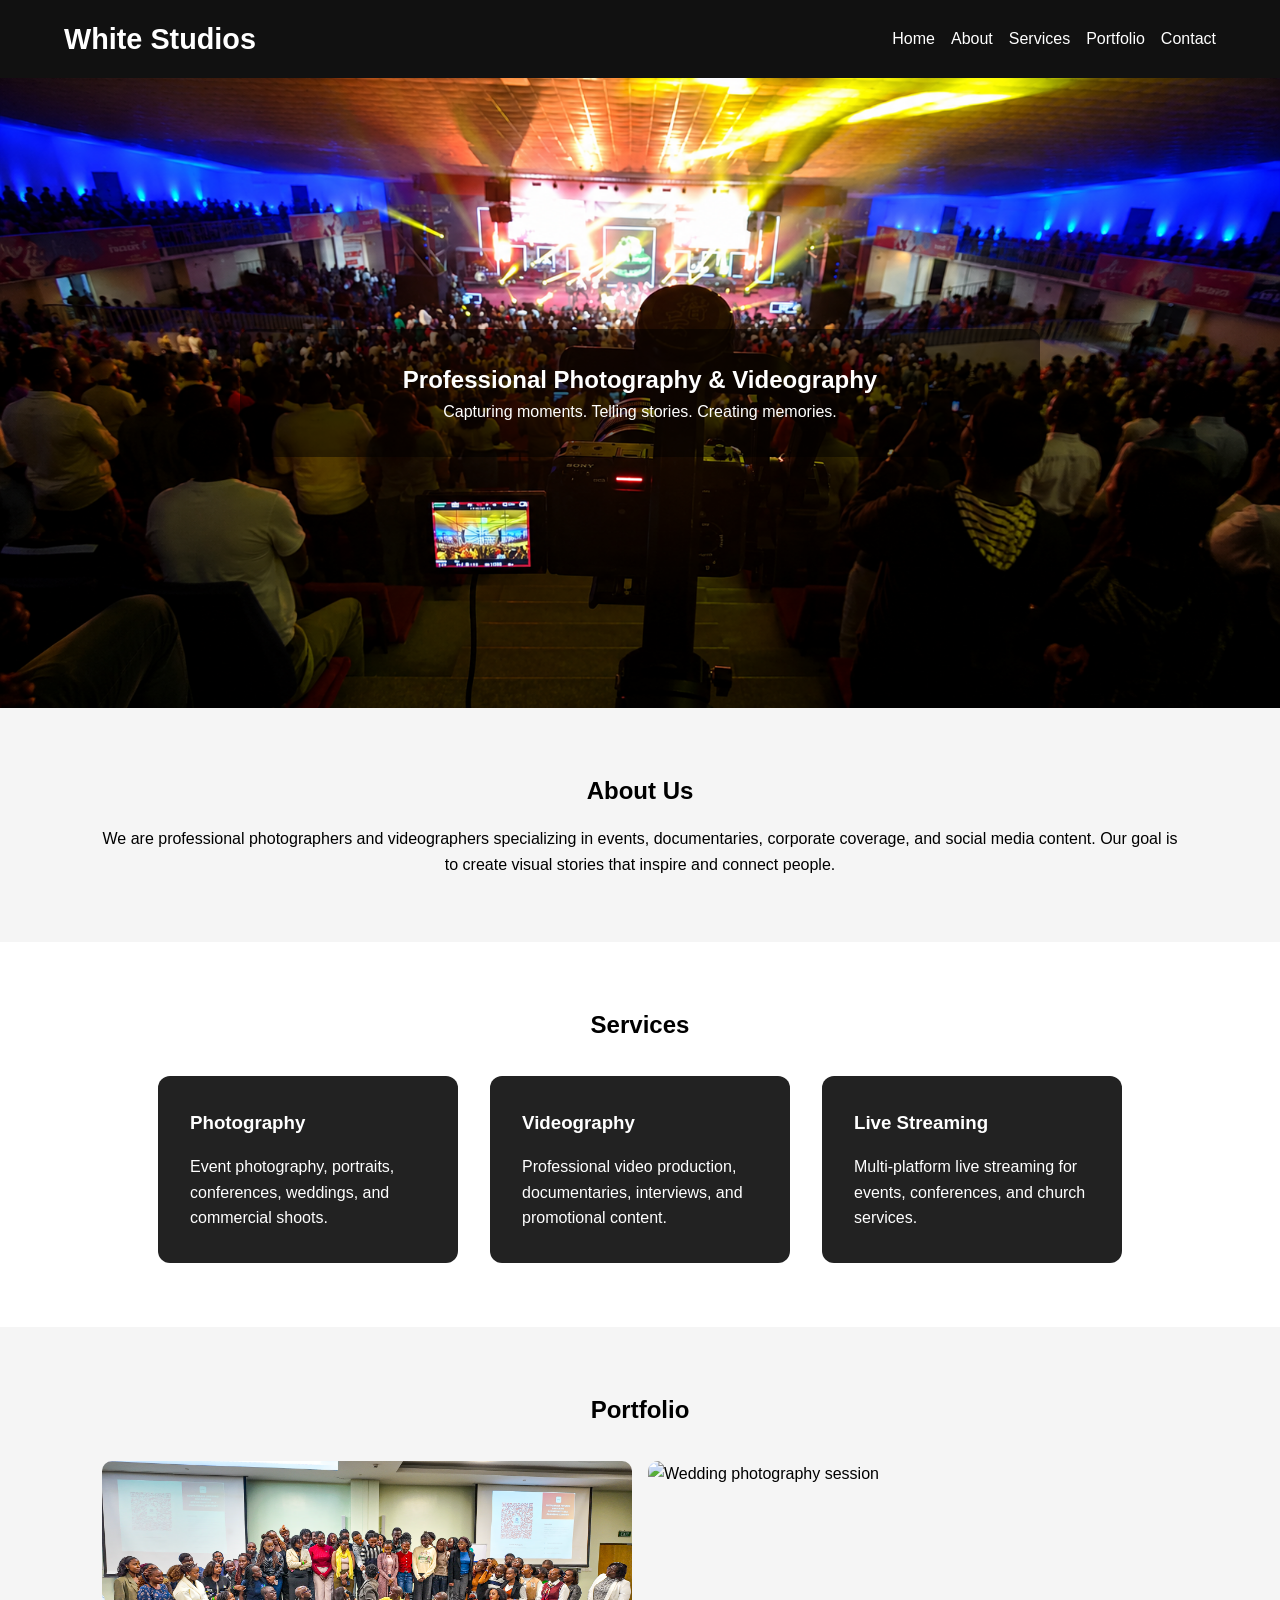
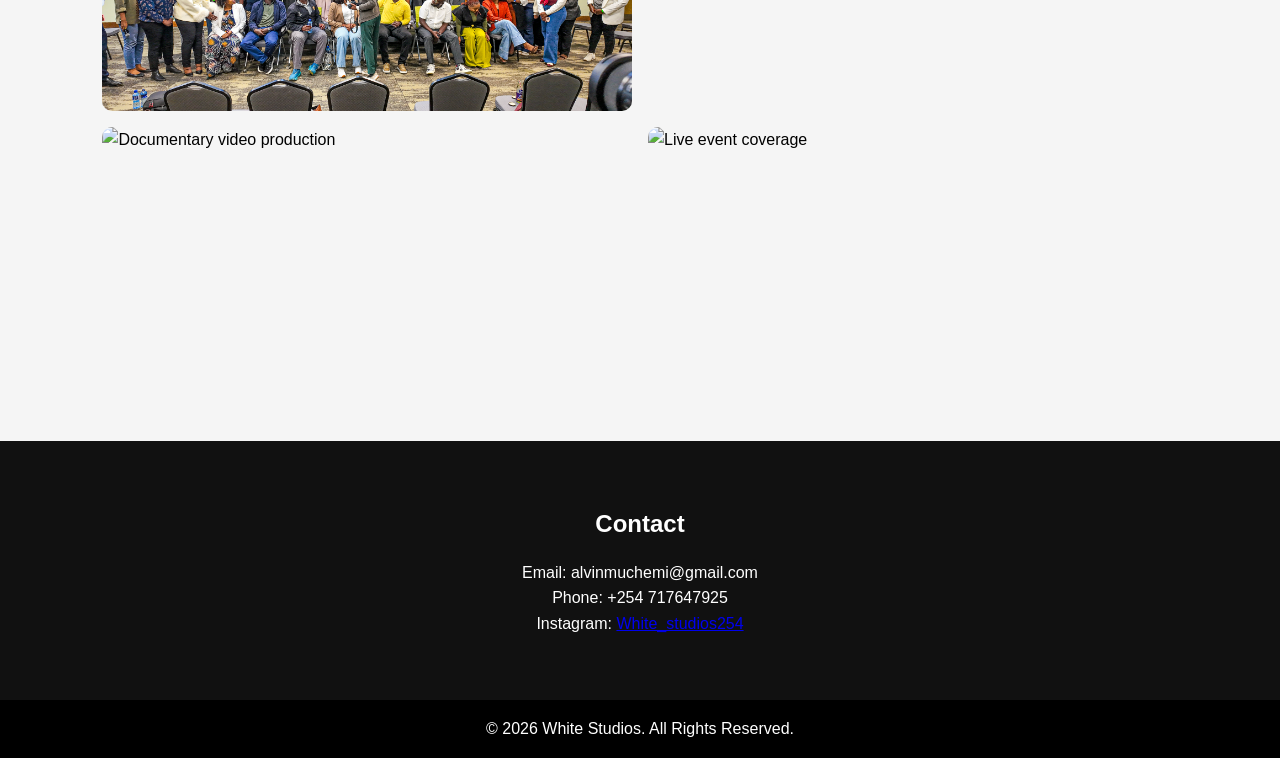
==== submission/index.html @ b74fd252 "Carry over Midterm baseline" ====
<!DOCTYPE html>
<html lang="en">
<head>
    <meta charset="UTF-8">
    <meta name="viewport" content="width=device-width, initial-scale=1.0">
    <title>White Studios | Photographer & Videographer</title>

    <link rel="stylesheet" href="css/styles.css">
    <link rel="shortcut icon" href="images/logo white.png" type="image/x-icon">
    
</head>
<body>

<header>
    <div class="logo">
        
        <h1>White Studios</h1>
    </div>

    <nav>
        <ul>
            <li><a href="#home">Home</a></li>
            <li><a href="#about">About</a></li>
            <li><a href="#services">Services</a></li>
            <li><a href="#portfolio">Portfolio</a></li>
            <li><a href="#contact">Contact</a></li>
        </ul>
    </nav>
</header>

<main>

<section id="home" class="hero">
    <img src="images/banner.png"
         alt="Professional photographer covering an event">

    <div class="hero-text">
        <h2>Professional Photography & Videography</h2>
        <p>Capturing moments. Telling stories. Creating memories.</p>
    </div>
</section>

<section id="about" class="about">
    <h2>About Us</h2>

    <p>
        We are professional photographers and videographers specializing in
        events, documentaries, corporate coverage, and social media content.
        Our goal is to create visual stories that inspire and connect people.
    </p>
</section>

<section id="services" class="services">
    <h2>Services</h2>

    <div class="service-container">

        <article class="card">
            <h3>Photography</h3>
            <p>
                Event photography, portraits, conferences,
                weddings, and commercial shoots.
            </p>
        </article>

        <article class="card">
            <h3>Videography</h3>
            <p>
                Professional video production, documentaries,
                interviews, and promotional content.
            </p>
        </article>

        <article class="card">
            <h3>Live Streaming</h3>
            <p>
                Multi-platform live streaming for events,
                conferences, and church services.
            </p>
        </article>

    </div>
</section>

<section id="portfolio" class="portfolio">
    <h2>Portfolio</h2>

    <div class="gallery">

        <img src="images/0111.avif"
             alt="Corporate event photography">

        <img src="images/6X1A3872.JPG"
             alt="Wedding photography session">

        <img src="images/DJI_20260502125149_0076_D.jpg"
             alt="Documentary video production">

        <img src="images/P_T03352.jpg"
             alt="Live event coverage">

    </div>
</section>

<section id="contact" class="contact">
    <h2>Contact</h2>

    <p>Email: alvinmuchemi@gmail.com</p>
    <p>Phone: +254 717647925</p>
    <p>Instagram: <a href="https://www.instagram.com/White_studios254" target="_blank">White_studios254</a></p>
</section>

</main>

<footer>
    <p>&copy; 2026 White Studios. All Rights Reserved.</p>
</footer>

</body>
</html>
---- submission/css/styles.css ----
*{
    margin:0;
    padding:0;
    box-sizing:border-box;
}

body{
    font-family:Arial, sans-serif;
    line-height:1.6;
    background:#f5f5f5;
}



header{
    background:#111;
    color:white;
    display:flex;
    justify-content:space-between;
    align-items:center;
    padding:1rem 5%;
}

.logo h1{
    font-size:1.8rem;
}

nav ul{
    display:flex;
    list-style:none;
    gap:1rem;
}

nav a{
    text-decoration:none;
    color:white;
    transition:0.3s;
}

nav a:hover{
    color:gold;
}



.hero{
    position: relative;
    height: 70vh;
    overflow: hidden;
}

.hero img{
    width: 100%;
    height: 100%;
    object-fit: cover;
    display: block;
}

.hero-text{
    position: absolute;
    top: 50%;
    left: 50%;
    transform: translate(-50%, -50%);
    width: 80%;
    max-width: 800px;
    text-align: center;
    color: white;
    background: rgba(0,0,0,0.5);
    padding: 2rem;
    border-radius: 10px;
}



.about{
    padding:4rem 8%;
    text-align:center;
}

.about h2{
    margin-bottom:1rem;
}

.services{
    padding:4rem 8%;
    background:white;
}

.services h2{
    text-align:center;
    margin-bottom:2rem;
}

.service-container{
    display:flex;
    gap:2rem;
    flex-wrap:wrap;
    justify-content:center;
}

.card{
    background:#222;
    color:white;
    padding:2rem;
    width:300px;
    border-radius:12px;
    transition:0.3s;
}

.card:hover{
    transform:translateY(-10px);
}

.card h3{
    margin-bottom:1rem;
}



.portfolio{
    padding:4rem 8%;
}

.portfolio h2{
    text-align:center;
    margin-bottom:2rem;
}



.gallery{
    display:grid;
    grid-template-columns:repeat(2,1fr);
    gap:1rem;
}

.gallery img{
    width:100%;
    height:250px;
    object-fit:cover;
    border-radius:10px;
}



.contact{
    background:#111;
    color:white;
    text-align:center;
    padding:4rem 8%;
}

.contact h2{
    margin-bottom:1rem;
}



footer{
    text-align:center;
    padding:1rem;
    background:black;
    color:white;
}



@media(max-width:768px){

    header{
        flex-direction:column;
    }

    nav ul{
        flex-direction:column;
        text-align:center;
        margin-top:1rem;
    }

    .hero-text h2{
        font-size:1.8rem;
    }

    .gallery{
        grid-template-columns:1fr;
    }

    .service-container{
        flex-direction:column;
        align-items:center;
    }

}
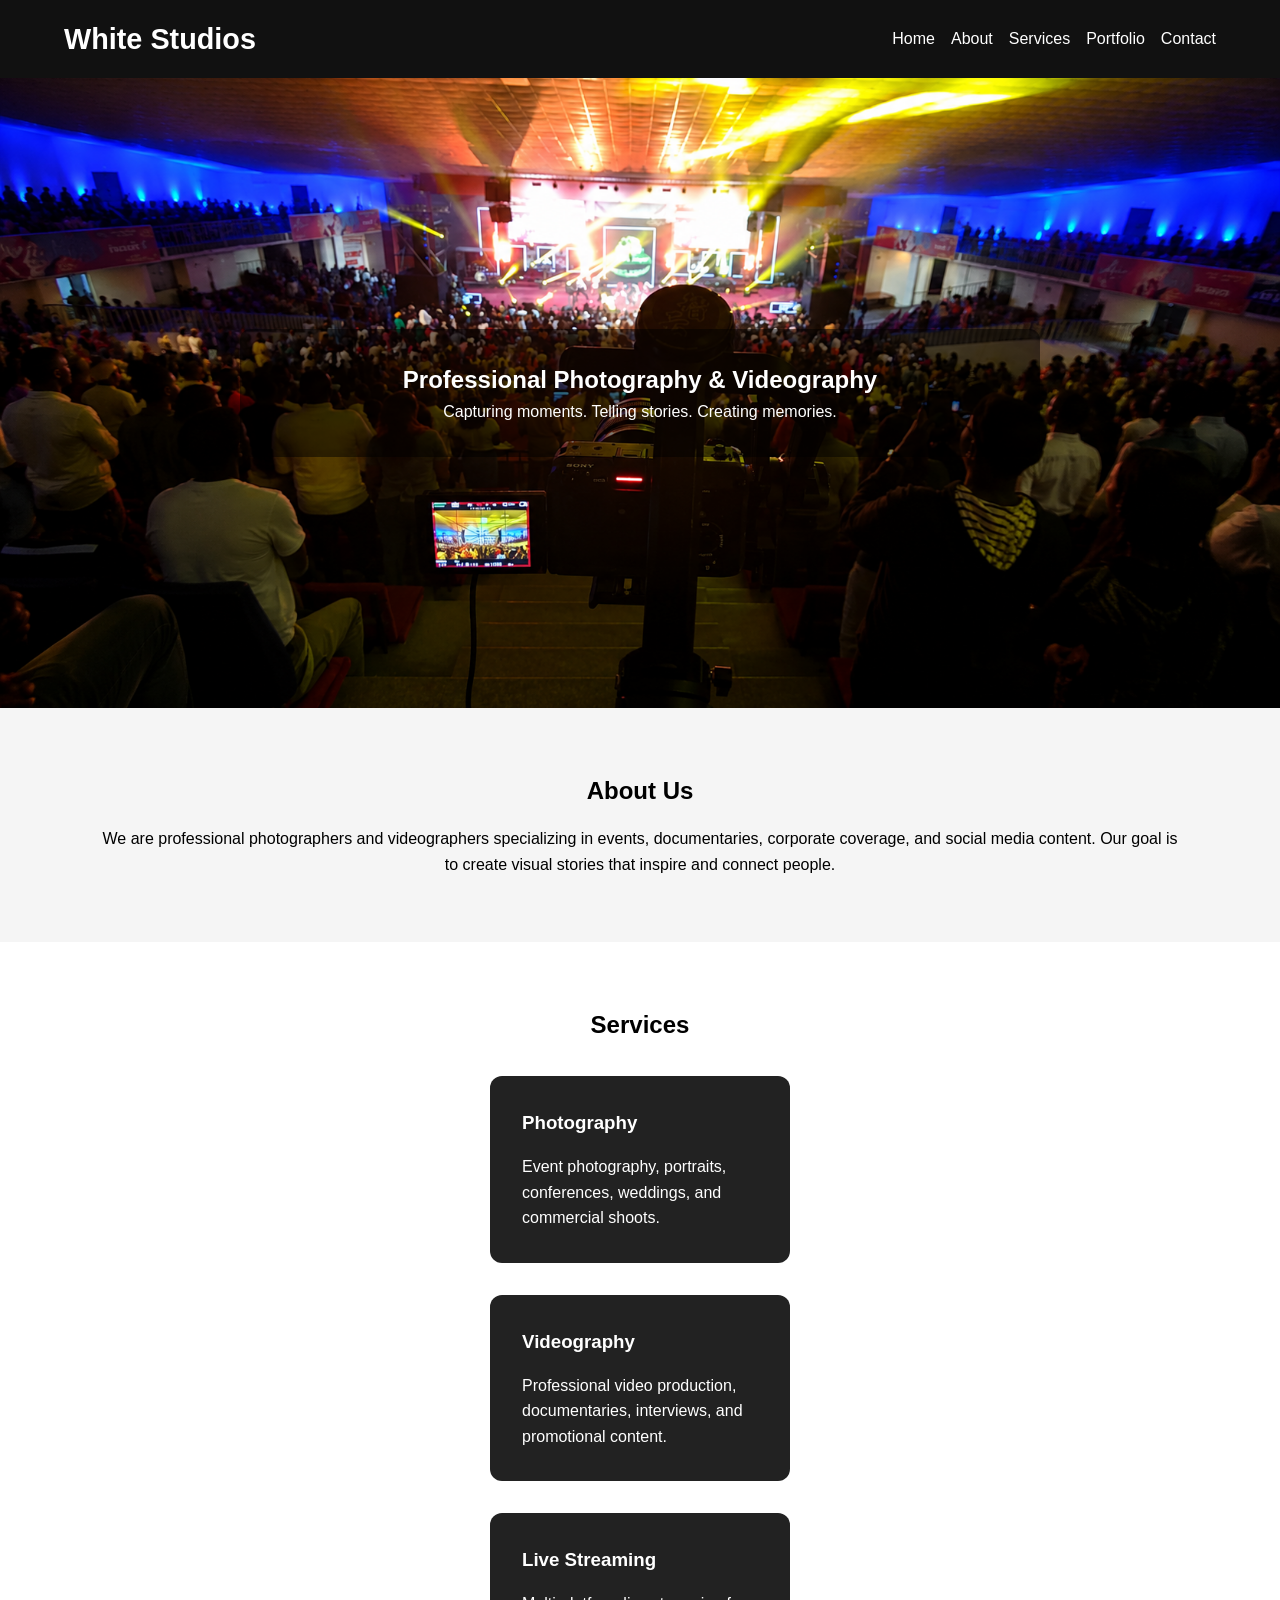
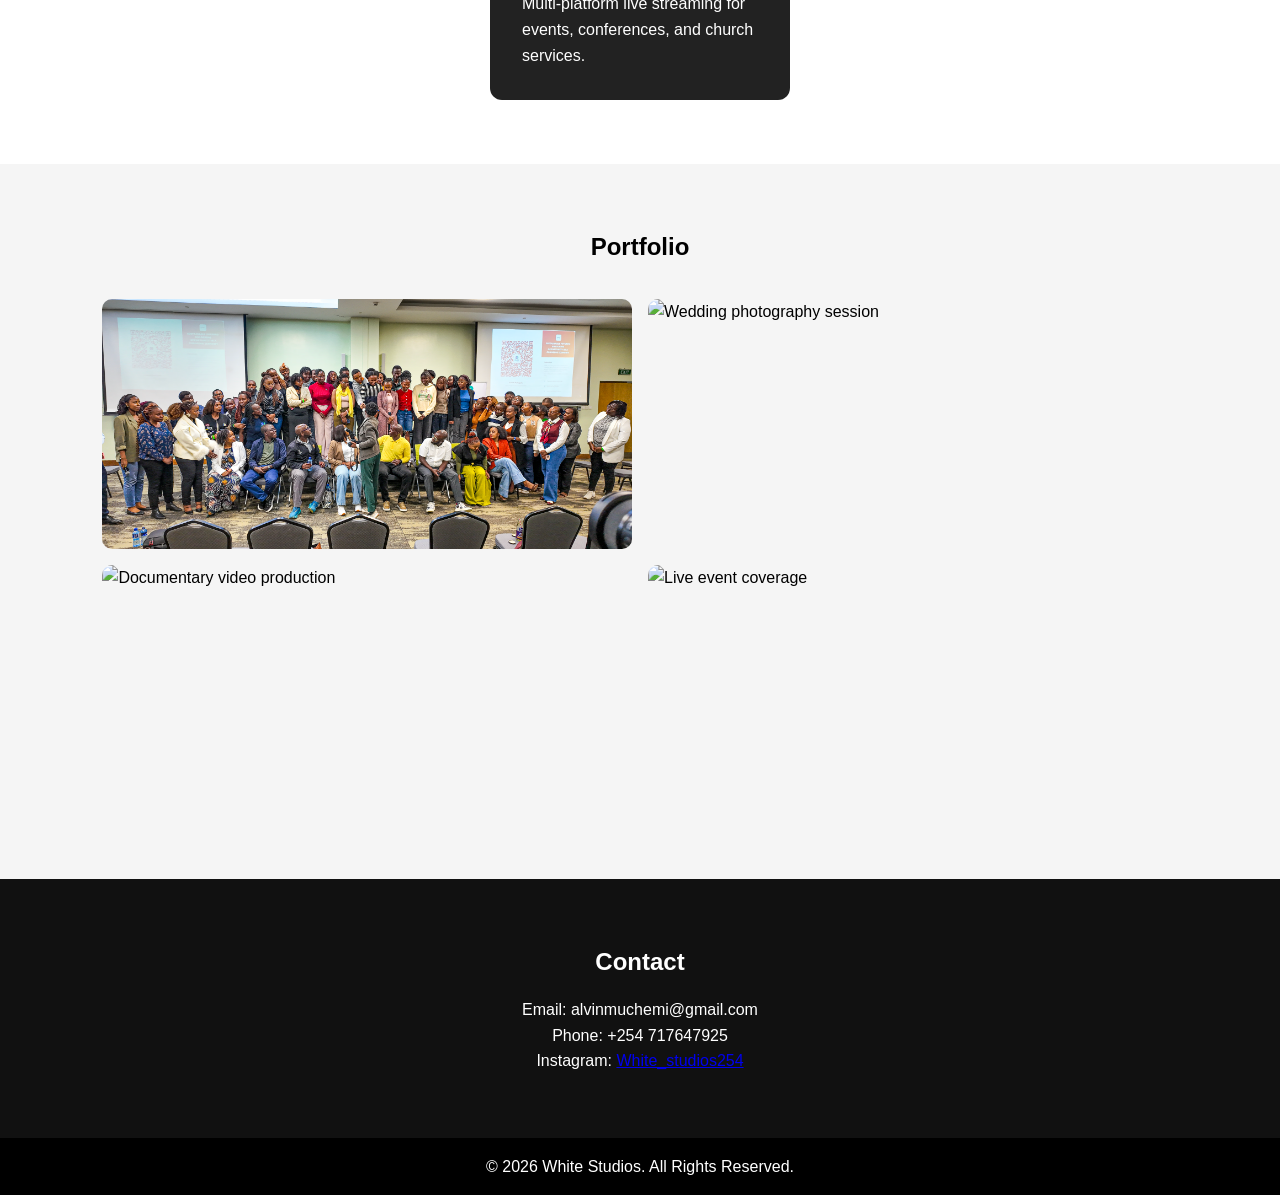
==== commit c68cc0bd: "Loop-rendered dynamic content (Services)" ====
--- a/submission/index.html
+++ b/submission/index.html
@@ -80,7 +80,9 @@
         </article>
 
     </div>
+    
 </section>
+
 
 <section id="portfolio" class="portfolio">
     <h2>Portfolio</h2>
@@ -115,6 +117,10 @@
 <footer>
     <p>&copy; 2026 White Studios. All Rights Reserved.</p>
 </footer>
-
+   <script src="js/script.js" type="text/javascript" ></script>
+    <!--2. Embedded JS -->
+    <script>
+        console.log('Hello! from an embedded JS code ');
+    </script>
 </body>
 </html>
--- a/submission/css/styles.css
+++ b/submission/css/styles.css
@@ -192,4 +192,65 @@
         align-items:center;
     }
 
+}
+
+.services{
+    padding:4rem 8%;
+    background:white;
+}
+
+.services h2{
+    text-align:center;
+    margin-bottom:2rem;
+}
+
+.service-container{
+    display:flex;
+    gap:2rem;
+    flex-wrap:wrap;
+    justify-content:center;
+}
+
+.card{
+    background:#222;
+    color:white;
+    padding:2rem;
+    width:300px;
+    border-radius:12px;
+    transition:0.3s;
+}
+
+.card:hover{
+    transform:translateY(-10px);
+}
+
+.card h3{
+    margin-bottom:1rem;
+}
+
+.card .price{
+    font-weight:bold;
+    color:gold;
+    margin:0.75rem 0;
+}
+
+.card button{
+    background:gold;
+    color:#111;
+    border:none;
+    padding:0.6rem 1rem;
+    border-radius:6px;
+    cursor:pointer;
+    font-weight:bold;
+    transition:0.3s;
+}
+
+.card button:hover{
+    background:#e6c200;
+}
+
+/* inside the @media(max-width:768px) block */
+.service-container{
+    flex-direction:column;
+    align-items:center;
 }
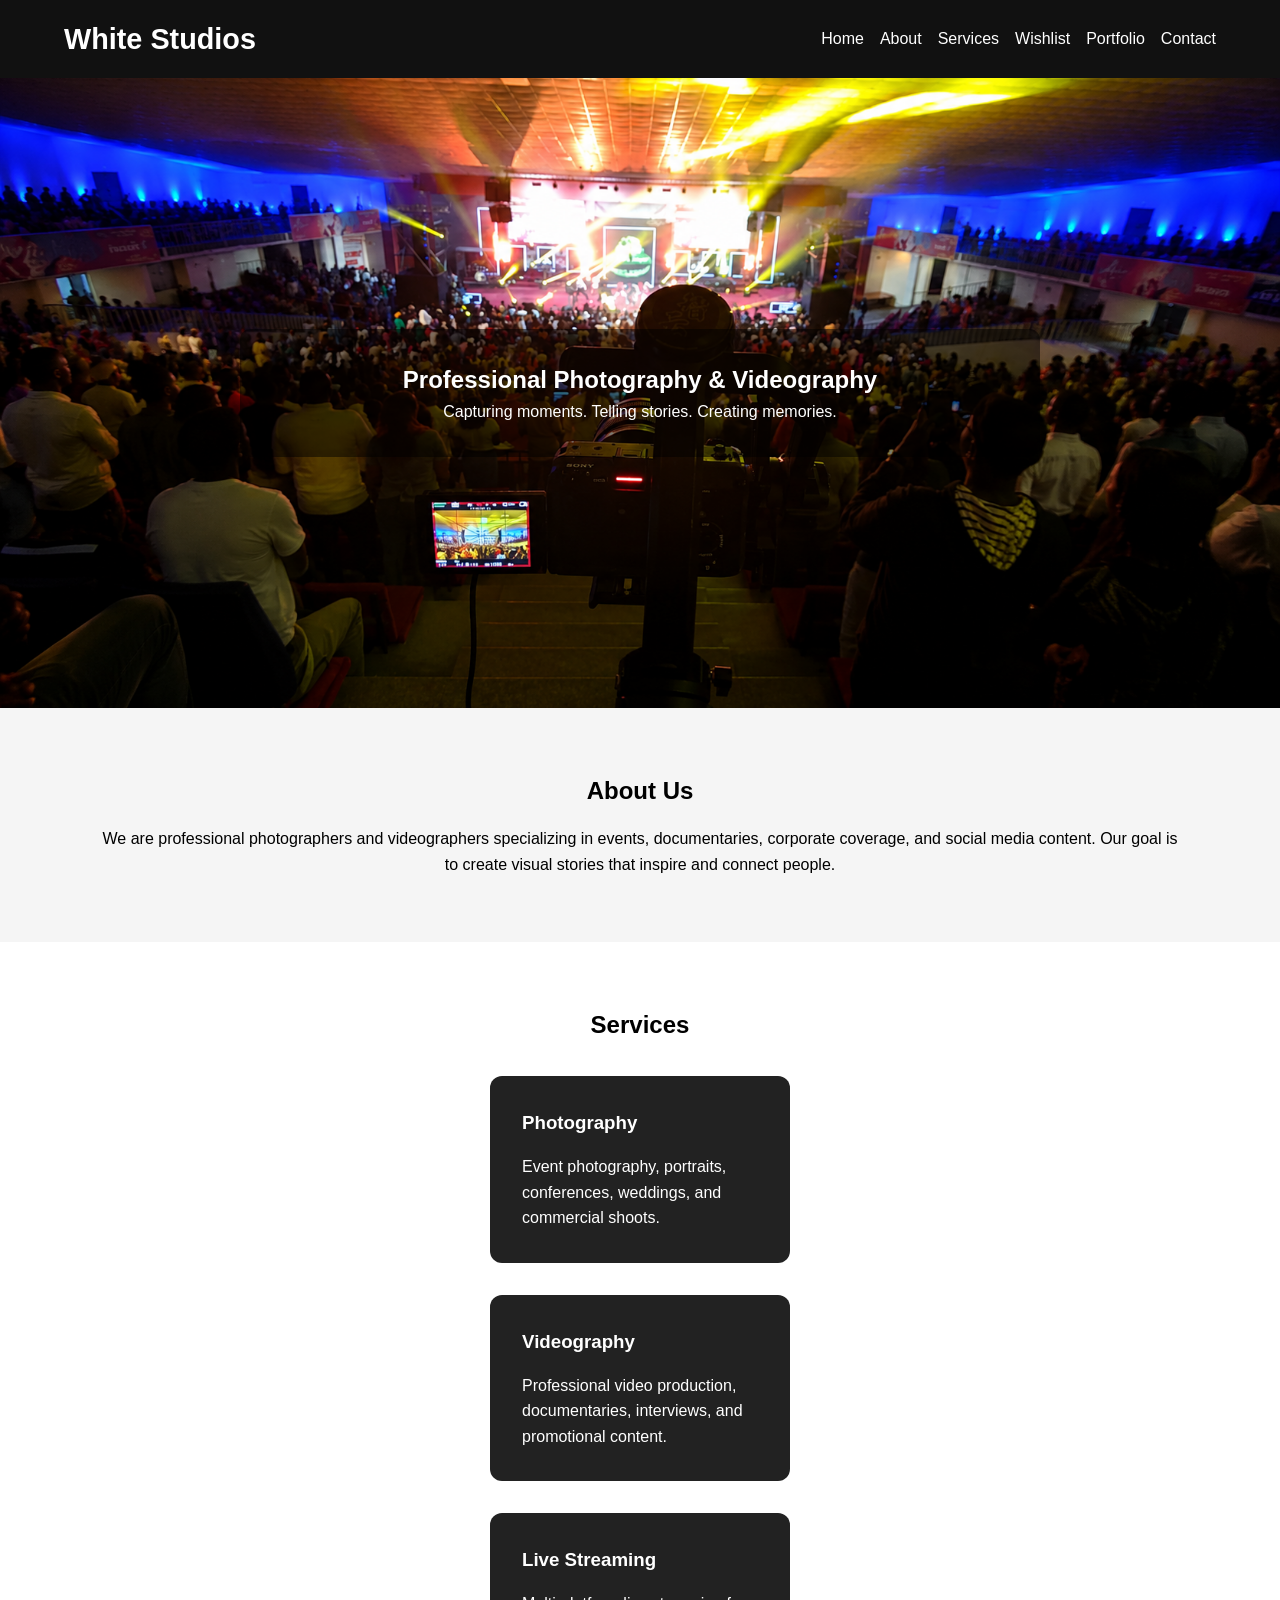
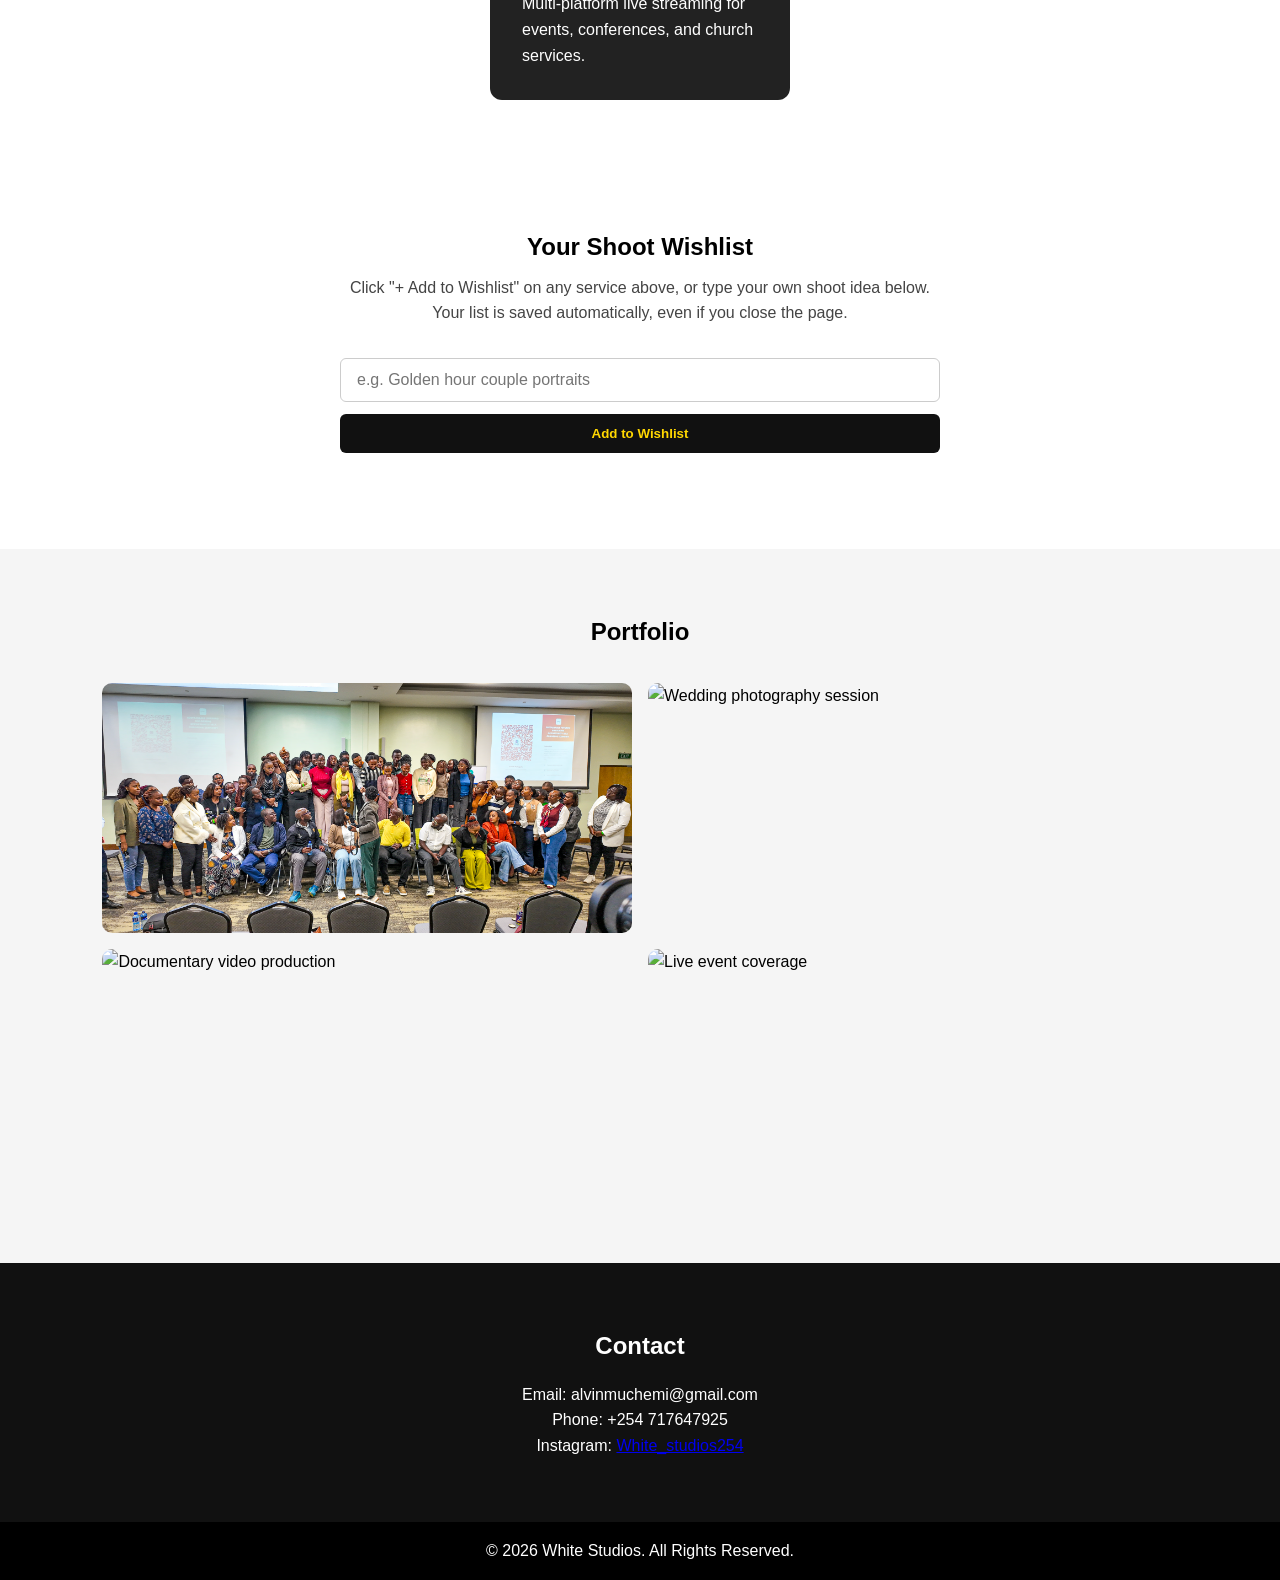
==== commit 147aca9a: "Dynamically add & remove elements (Wishlist)" ====
--- a/submission/index.html
+++ b/submission/index.html
@@ -7,6 +7,7 @@
 
     <link rel="stylesheet" href="css/styles.css">
     <link rel="shortcut icon" href="images/logo white.png" type="image/x-icon">
+    
     
 </head>
 <body>
@@ -22,6 +23,7 @@
             <li><a href="#home">Home</a></li>
             <li><a href="#about">About</a></li>
             <li><a href="#services">Services</a></li>
+            <li><a href="#wishlist">Wishlist</a></li>
             <li><a href="#portfolio">Portfolio</a></li>
             <li><a href="#contact">Contact</a></li>
         </ul>
@@ -82,7 +84,22 @@
     </div>
     
 </section>
+<section id="wishlist" class="wishlist">
+    <h2>Your Shoot Wishlist</h2>
+    <p class="wishlist-intro">
+        Click "+ Add to Wishlist" on any service above, or type your own shoot idea below.
+        Your list is saved automatically, even if you close the page.
+    </p>
 
+    <div class="wishlist-add">
+        <input type="text" id="wishlist-input" placeholder="e.g. Golden hour couple portraits">
+        <button type="button" id="wishlist-add-btn">Add to Wishlist</button>
+    </div>
+
+    <ul id="wishlist-list"></ul>
+    <p id="wishlist-empty" class="wishlist-empty"></p>
+    
+</section>
 
 <section id="portfolio" class="portfolio">
     <h2>Portfolio</h2>
--- a/submission/css/styles.css
+++ b/submission/css/styles.css
@@ -253,4 +253,99 @@
 .service-container{
     flex-direction:column;
     align-items:center;
+}
+.wishlist{
+    padding:4rem 8%;
+    background:white;
+}
+
+.wishlist h2{
+    text-align:center;
+    margin-bottom:0.5rem;
+}
+
+.wishlist-intro{
+    text-align:center;
+    max-width:600px;
+    margin:0 auto 2rem;
+    color:#444;
+}
+
+.wishlist-add{
+    display:flex;
+    gap:0.75rem;
+    max-width:600px;
+    margin:0 auto 2rem;
+    flex-wrap:wrap;
+}
+
+.wishlist-add input{
+    flex:1;
+    min-width:200px;
+    padding:0.75rem 1rem;
+    border:1px solid #ccc;
+    border-radius:6px;
+    font-size:1rem;
+}
+
+.wishlist-add button{
+    background:#111;
+    color:gold;
+    border:none;
+    padding:0.75rem 1.25rem;
+    border-radius:6px;
+    cursor:pointer;
+    font-weight:bold;
+    transition:0.3s;
+}
+
+.wishlist-add button:hover{
+    background:#333;
+}
+
+#wishlist-list{
+    list-style:none;
+    max-width:600px;
+    margin:0 auto;
+}
+
+.wishlist-item{
+    display:flex;
+    justify-content:space-between;
+    align-items:center;
+    background:#f5f5f5;
+    padding:0.9rem 1.2rem;
+    border-radius:8px;
+    margin-bottom:0.75rem;
+}
+
+.remove-btn{
+    background:#c0392b;
+    color:white;
+    border:none;
+    padding:0.4rem 0.8rem;
+    border-radius:6px;
+    cursor:pointer;
+    transition:0.3s;
+}
+
+.remove-btn:hover{
+    background:#992d22;
+}
+
+.wishlist-empty{
+    text-align:center;
+    color:#777;
+    font-style:italic;
+}
+
+/* inside the @media(max-width:768px) block */
+.wishlist-add{
+    flex-direction:column;
+}
+
+.wishlist-item{
+    flex-direction:column;
+    align-items:flex-start;
+    gap:0.5rem;
 }
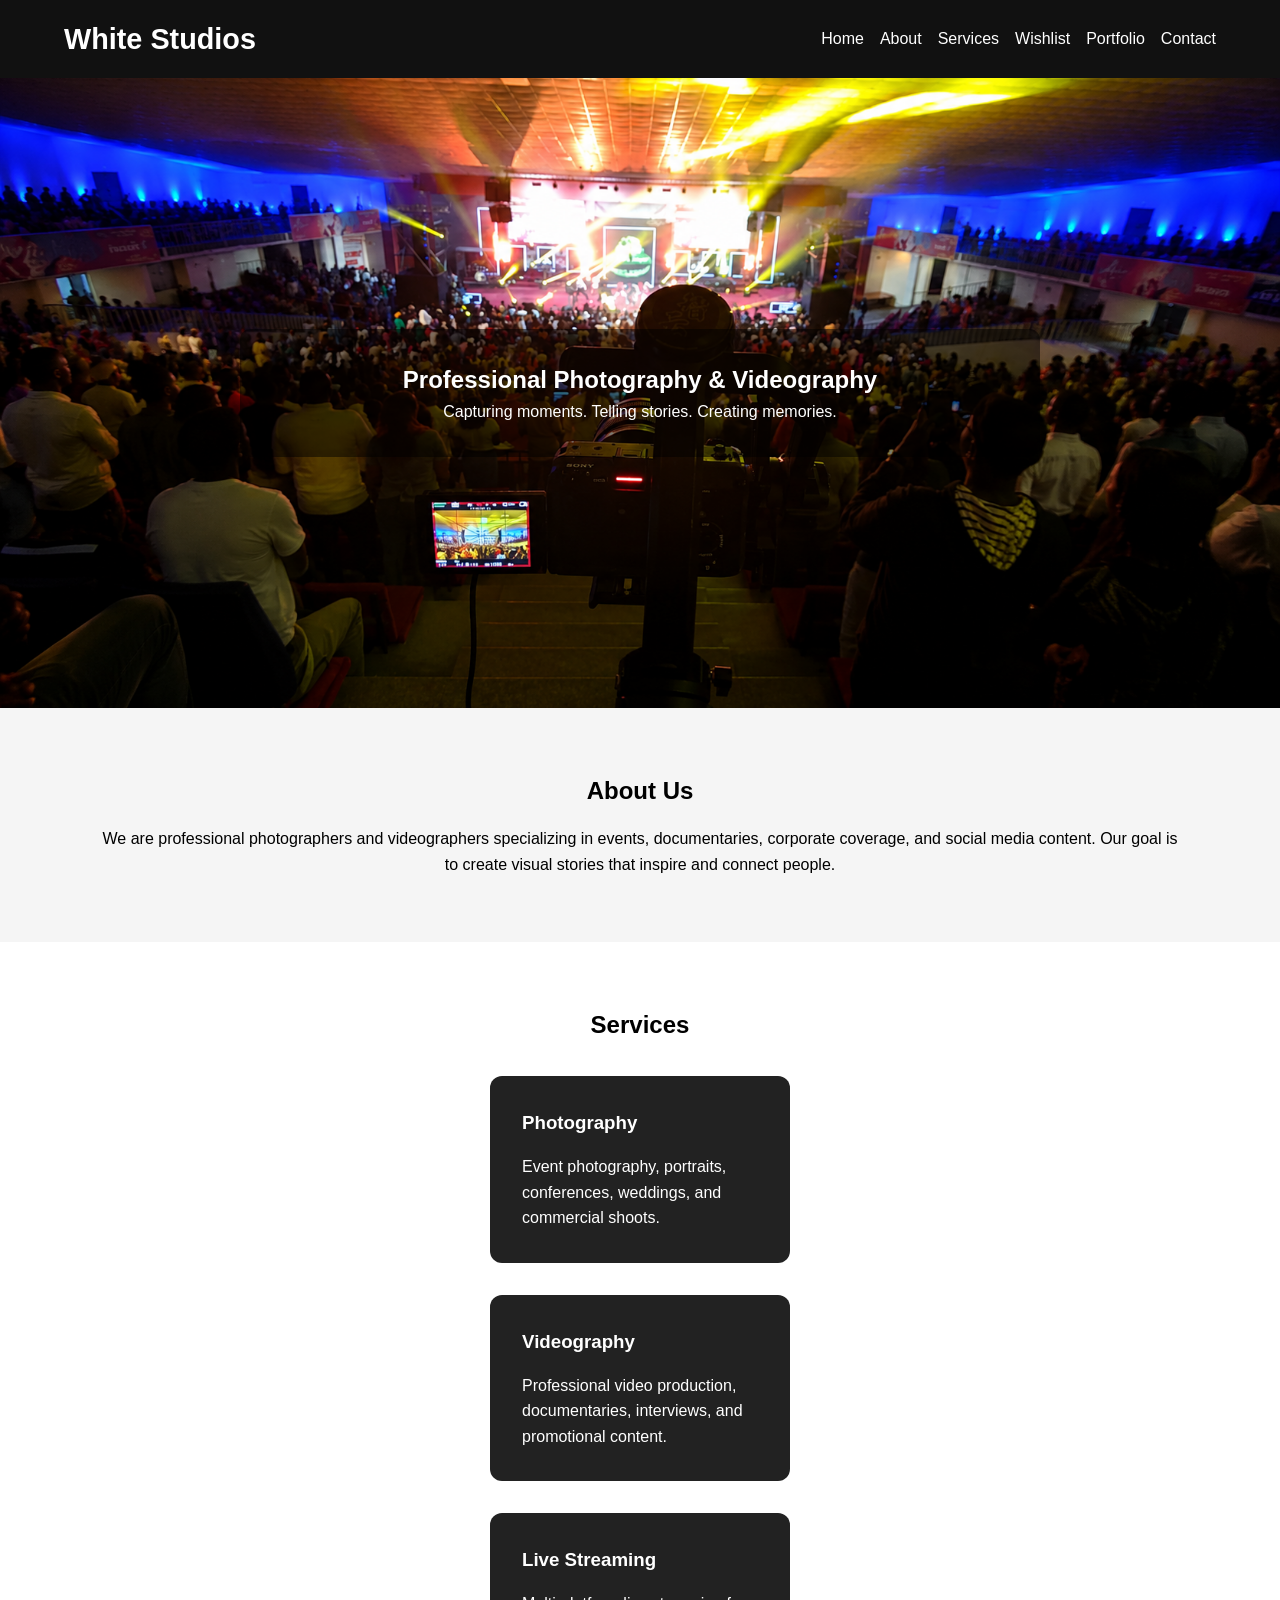
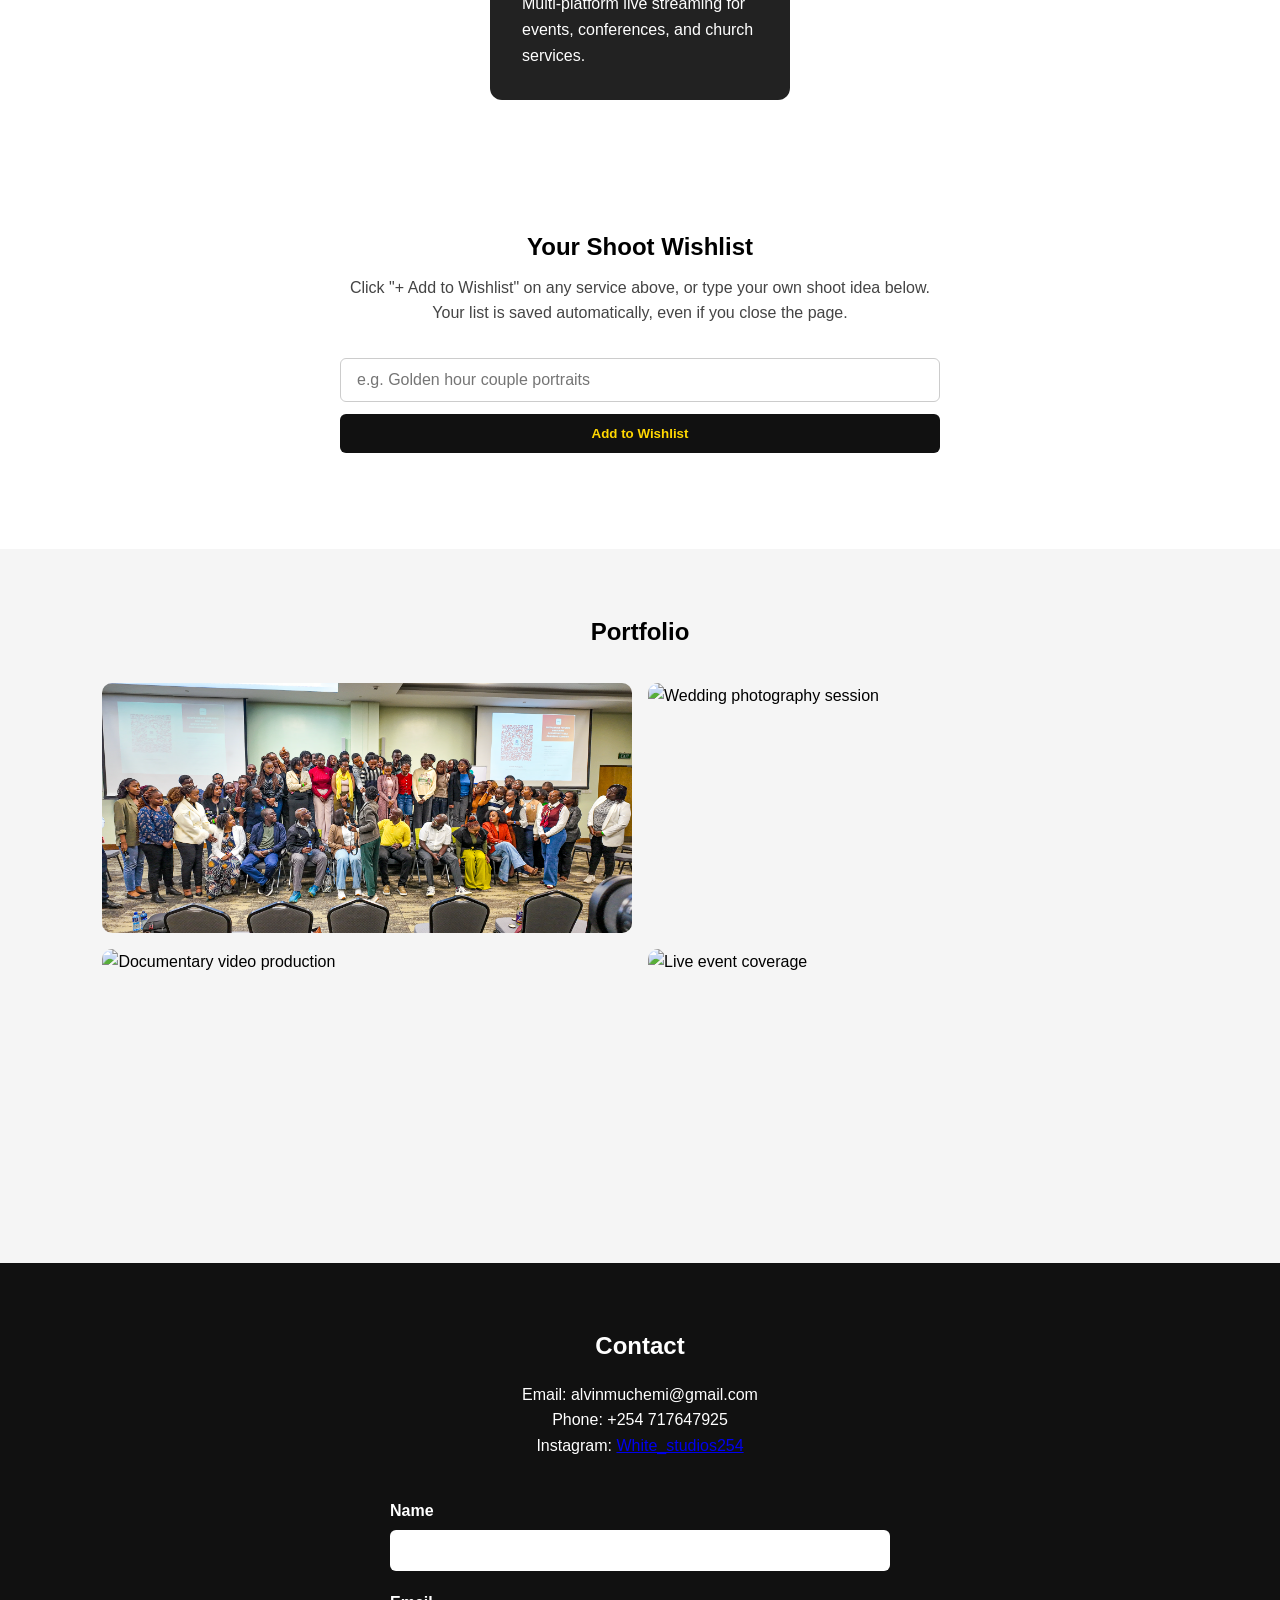
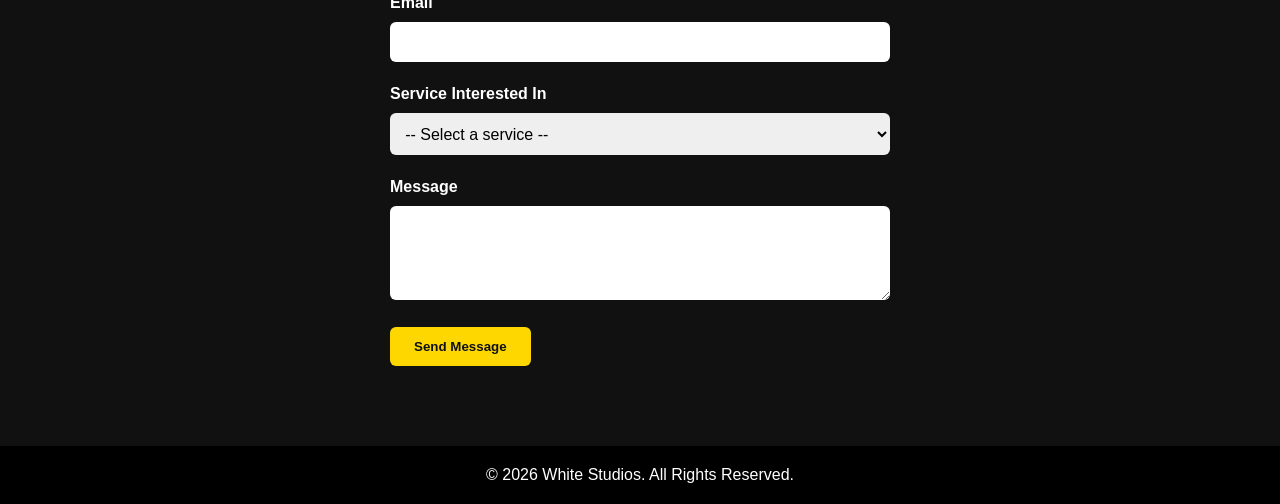
==== commit 530a0dac: "Form handling with validation feedback (Contact form)" ====
--- a/submission/index.html
+++ b/submission/index.html
@@ -127,7 +127,39 @@
     <p>Email: alvinmuchemi@gmail.com</p>
     <p>Phone: +254 717647925</p>
     <p>Instagram: <a href="https://www.instagram.com/White_studios254" target="_blank">White_studios254</a></p>
+<form id="contact-form" class="contact-form" novalidate>
+    <div class="form-group">
+        <label for="cf-name">Name</label>
+        <input type="text" id="cf-name">
+    </div>
+
+    <div class="form-group">
+        <label for="cf-email">Email</label>
+        <input type="text" id="cf-email">
+    </div>
+
+    <div class="form-group">
+        <label for="cf-service">Service Interested In</label>
+        <select id="cf-service">
+            <option value="">-- Select a service --</option>
+            <option value="Photography">Photography</option>
+            <option value="Videography">Videography</option>
+            <option value="Live Streaming">Live Streaming</option>
+            <option value="Other">Other</option>
+        </select>
+    </div>
+
+    <div class="form-group">
+        <label for="cf-message">Message</label>
+        <textarea id="cf-message" rows="4"></textarea>
+    </div>
+
+    <button type="submit">Send Message</button>
+
+    <p id="form-feedback" class="form-feedback" role="status"></p>
+</form>
 </section>
+
 
 </main>
 
--- a/submission/css/styles.css
+++ b/submission/css/styles.css
@@ -348,4 +348,58 @@
     flex-direction:column;
     align-items:flex-start;
     gap:0.5rem;
+}
+.contact-form{
+    max-width:500px;
+    margin:2.5rem auto 0;
+    text-align:left;
+}
+
+.form-group{
+    margin-bottom:1.2rem;
+}
+
+.form-group label{
+    display:block;
+    margin-bottom:0.4rem;
+    font-weight:bold;
+}
+
+.form-group input,
+.form-group select,
+.form-group textarea{
+    width:100%;
+    padding:0.7rem;
+    border-radius:6px;
+    border:none;
+    font-size:1rem;
+    font-family:inherit;
+}
+
+.contact-form button[type="submit"]{
+    background:gold;
+    color:#111;
+    border:none;
+    padding:0.75rem 1.5rem;
+    border-radius:6px;
+    cursor:pointer;
+    font-weight:bold;
+    transition:0.3s;
+}
+
+.contact-form button[type="submit"]:hover{
+    background:#e6c200;
+}
+
+.form-feedback{
+    margin-top:1rem;
+    font-weight:bold;
+}
+
+.form-feedback.error{
+    color:#ff6b6b;
+}
+
+.form-feedback.success{
+    color:#6bff8f;
 }
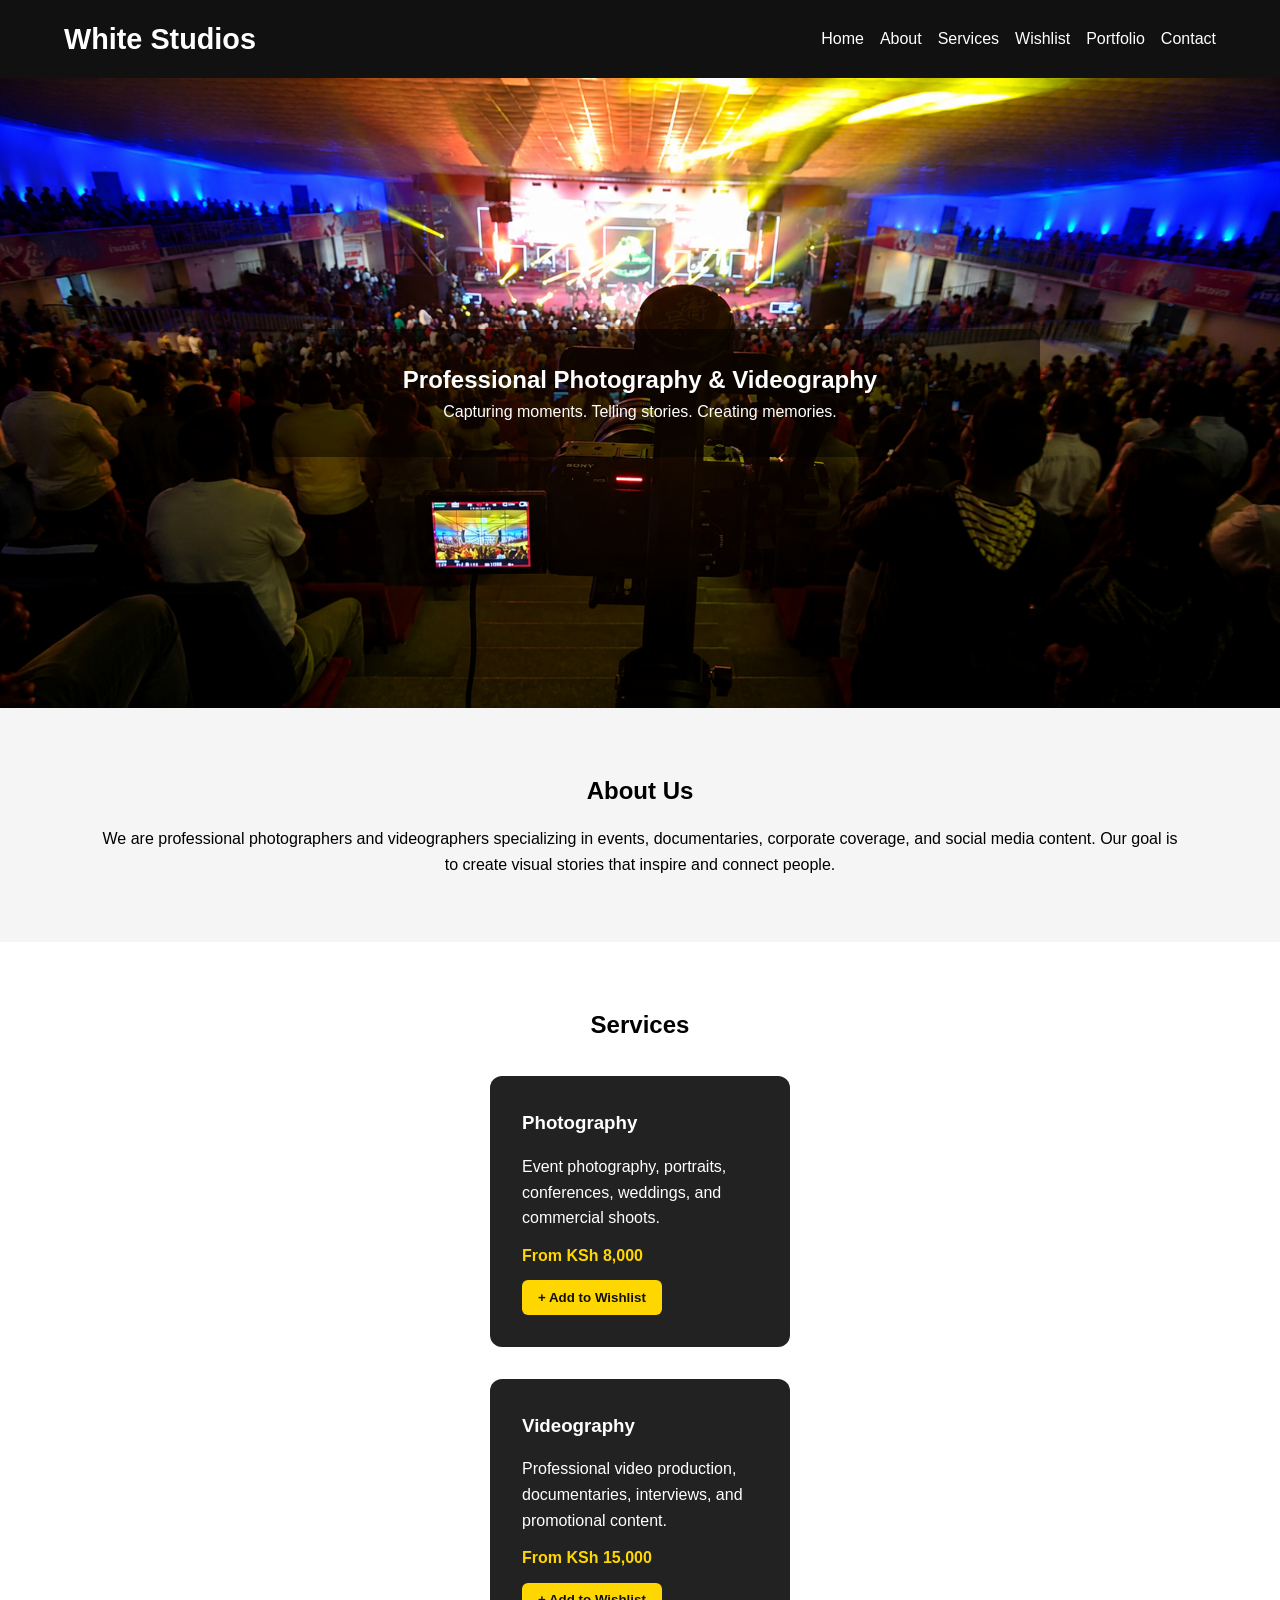
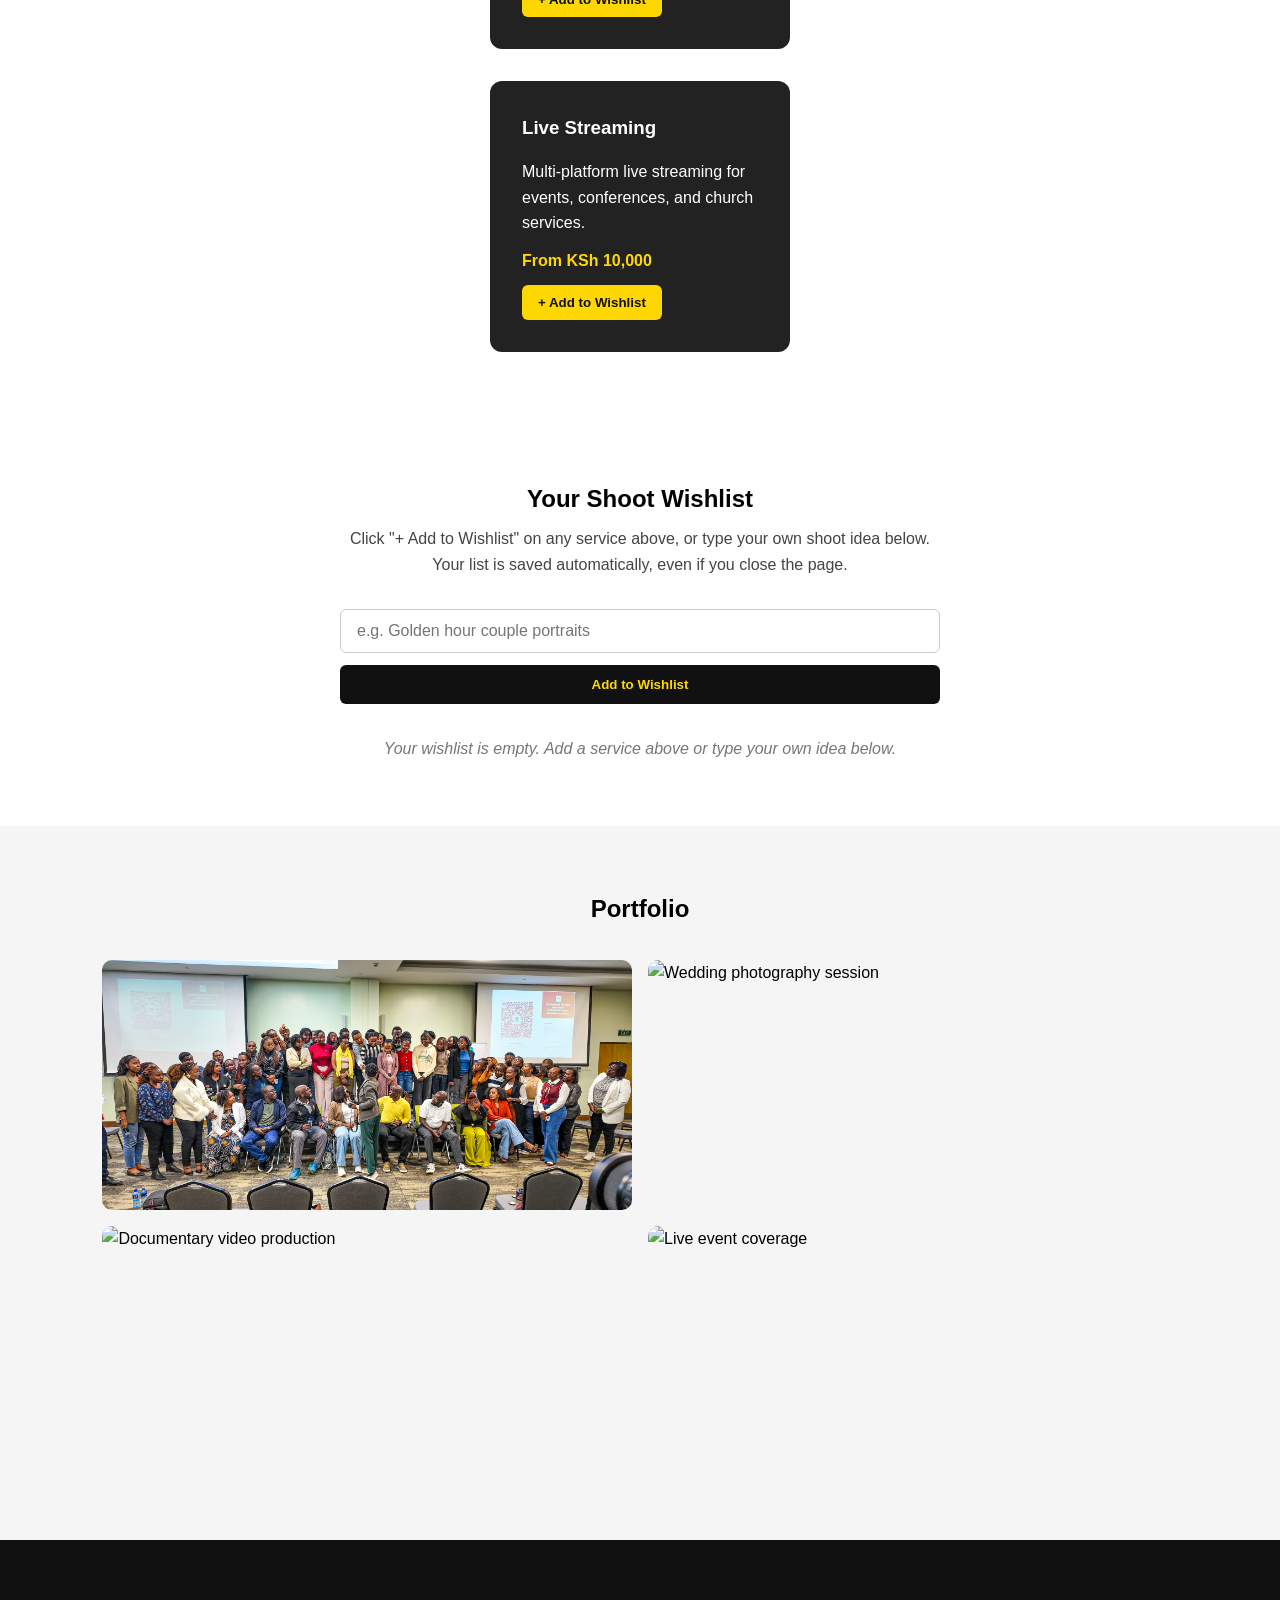
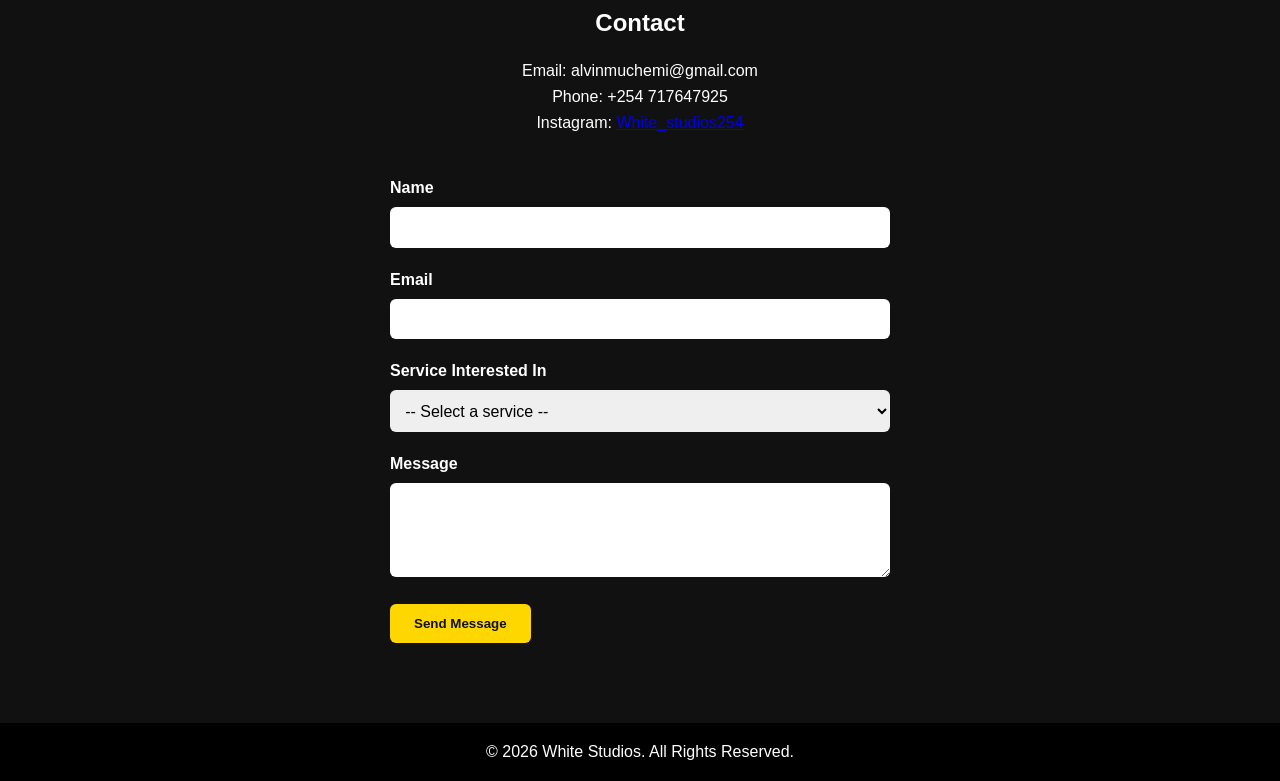
==== commit a6e0e980: "Click-to-reveal on your banner" ====
--- a/submission/index.html
+++ b/submission/index.html
@@ -7,14 +7,11 @@
 
     <link rel="stylesheet" href="css/styles.css">
     <link rel="shortcut icon" href="images/logo white.png" type="image/x-icon">
-    
-    
 </head>
 <body>
 
 <header>
     <div class="logo">
-        
         <h1>White Studios</h1>
     </div>
 
@@ -33,12 +30,18 @@
 <main>
 
 <section id="home" class="hero">
-    <img src="images/banner.png"
+    <img id="banner-img" src="images/banner.png"
          alt="Professional photographer covering an event">
 
     <div class="hero-text">
         <h2>Professional Photography & Videography</h2>
         <p>Capturing moments. Telling stories. Creating memories.</p>
+    </div>
+
+    <div class="hero-caption" id="hero-caption">
+        <p>📸 White Studios was founded in 2018 by Alvin White. Since then we've covered
+        200+ weddings, corporate events, and documentaries across Kenya. Click the photo
+        anytime to show or hide this note.</p>
     </div>
 </section>
 
@@ -55,35 +58,9 @@
 <section id="services" class="services">
     <h2>Services</h2>
 
-    <div class="service-container">
+    <div class="service-container" id="service-container"></div>
+</section>
 
-        <article class="card">
-            <h3>Photography</h3>
-            <p>
-                Event photography, portraits, conferences,
-                weddings, and commercial shoots.
-            </p>
-        </article>
-
-        <article class="card">
-            <h3>Videography</h3>
-            <p>
-                Professional video production, documentaries,
-                interviews, and promotional content.
-            </p>
-        </article>
-
-        <article class="card">
-            <h3>Live Streaming</h3>
-            <p>
-                Multi-platform live streaming for events,
-                conferences, and church services.
-            </p>
-        </article>
-
-    </div>
-    
-</section>
 <section id="wishlist" class="wishlist">
     <h2>Your Shoot Wishlist</h2>
     <p class="wishlist-intro">
@@ -98,7 +75,6 @@
 
     <ul id="wishlist-list"></ul>
     <p id="wishlist-empty" class="wishlist-empty"></p>
-    
 </section>
 
 <section id="portfolio" class="portfolio">
@@ -127,49 +103,46 @@
     <p>Email: alvinmuchemi@gmail.com</p>
     <p>Phone: +254 717647925</p>
     <p>Instagram: <a href="https://www.instagram.com/White_studios254" target="_blank">White_studios254</a></p>
-<form id="contact-form" class="contact-form" novalidate>
-    <div class="form-group">
-        <label for="cf-name">Name</label>
-        <input type="text" id="cf-name">
-    </div>
 
-    <div class="form-group">
-        <label for="cf-email">Email</label>
-        <input type="text" id="cf-email">
-    </div>
+    <form id="contact-form" class="contact-form" novalidate>
+        <div class="form-group">
+            <label for="cf-name">Name</label>
+            <input type="text" id="cf-name">
+        </div>
 
-    <div class="form-group">
-        <label for="cf-service">Service Interested In</label>
-        <select id="cf-service">
-            <option value="">-- Select a service --</option>
-            <option value="Photography">Photography</option>
-            <option value="Videography">Videography</option>
-            <option value="Live Streaming">Live Streaming</option>
-            <option value="Other">Other</option>
-        </select>
-    </div>
+        <div class="form-group">
+            <label for="cf-email">Email</label>
+            <input type="text" id="cf-email">
+        </div>
 
-    <div class="form-group">
-        <label for="cf-message">Message</label>
-        <textarea id="cf-message" rows="4"></textarea>
-    </div>
+        <div class="form-group">
+            <label for="cf-service">Service Interested In</label>
+            <select id="cf-service">
+                <option value="">-- Select a service --</option>
+                <option value="Photography">Photography</option>
+                <option value="Videography">Videography</option>
+                <option value="Live Streaming">Live Streaming</option>
+                <option value="Other">Other</option>
+            </select>
+        </div>
 
-    <button type="submit">Send Message</button>
+        <div class="form-group">
+            <label for="cf-message">Message</label>
+            <textarea id="cf-message" rows="4"></textarea>
+        </div>
 
-    <p id="form-feedback" class="form-feedback" role="status"></p>
-</form>
+        <button type="submit">Send Message</button>
+
+        <p id="form-feedback" class="form-feedback" role="status"></p>
+    </form>
 </section>
-
 
 </main>
 
 <footer>
     <p>&copy; 2026 White Studios. All Rights Reserved.</p>
 </footer>
-   <script src="js/script.js" type="text/javascript" ></script>
-    <!--2. Embedded JS -->
-    <script>
-        console.log('Hello! from an embedded JS code ');
-    </script>
+
+<script src="js/script.js"></script>
 </body>
 </html>
--- a/submission/css/styles.css
+++ b/submission/css/styles.css
@@ -402,4 +402,27 @@
 
 .form-feedback.success{
     color:#6bff8f;
+}
+#banner-img{
+    cursor:pointer;
+}
+
+.hero-caption{
+    position:absolute;
+    left:0;
+    right:0;
+    bottom:0;
+    background:rgba(0,0,0,0.75);
+    color:white;
+    padding:1.5rem 8%;
+    opacity:0;
+    visibility:hidden;
+    transform:translateY(20px);
+    transition:0.35s ease;
+}
+
+.hero-caption.visible{
+    opacity:1;
+    visibility:visible;
+    transform:translateY(0);
 }
